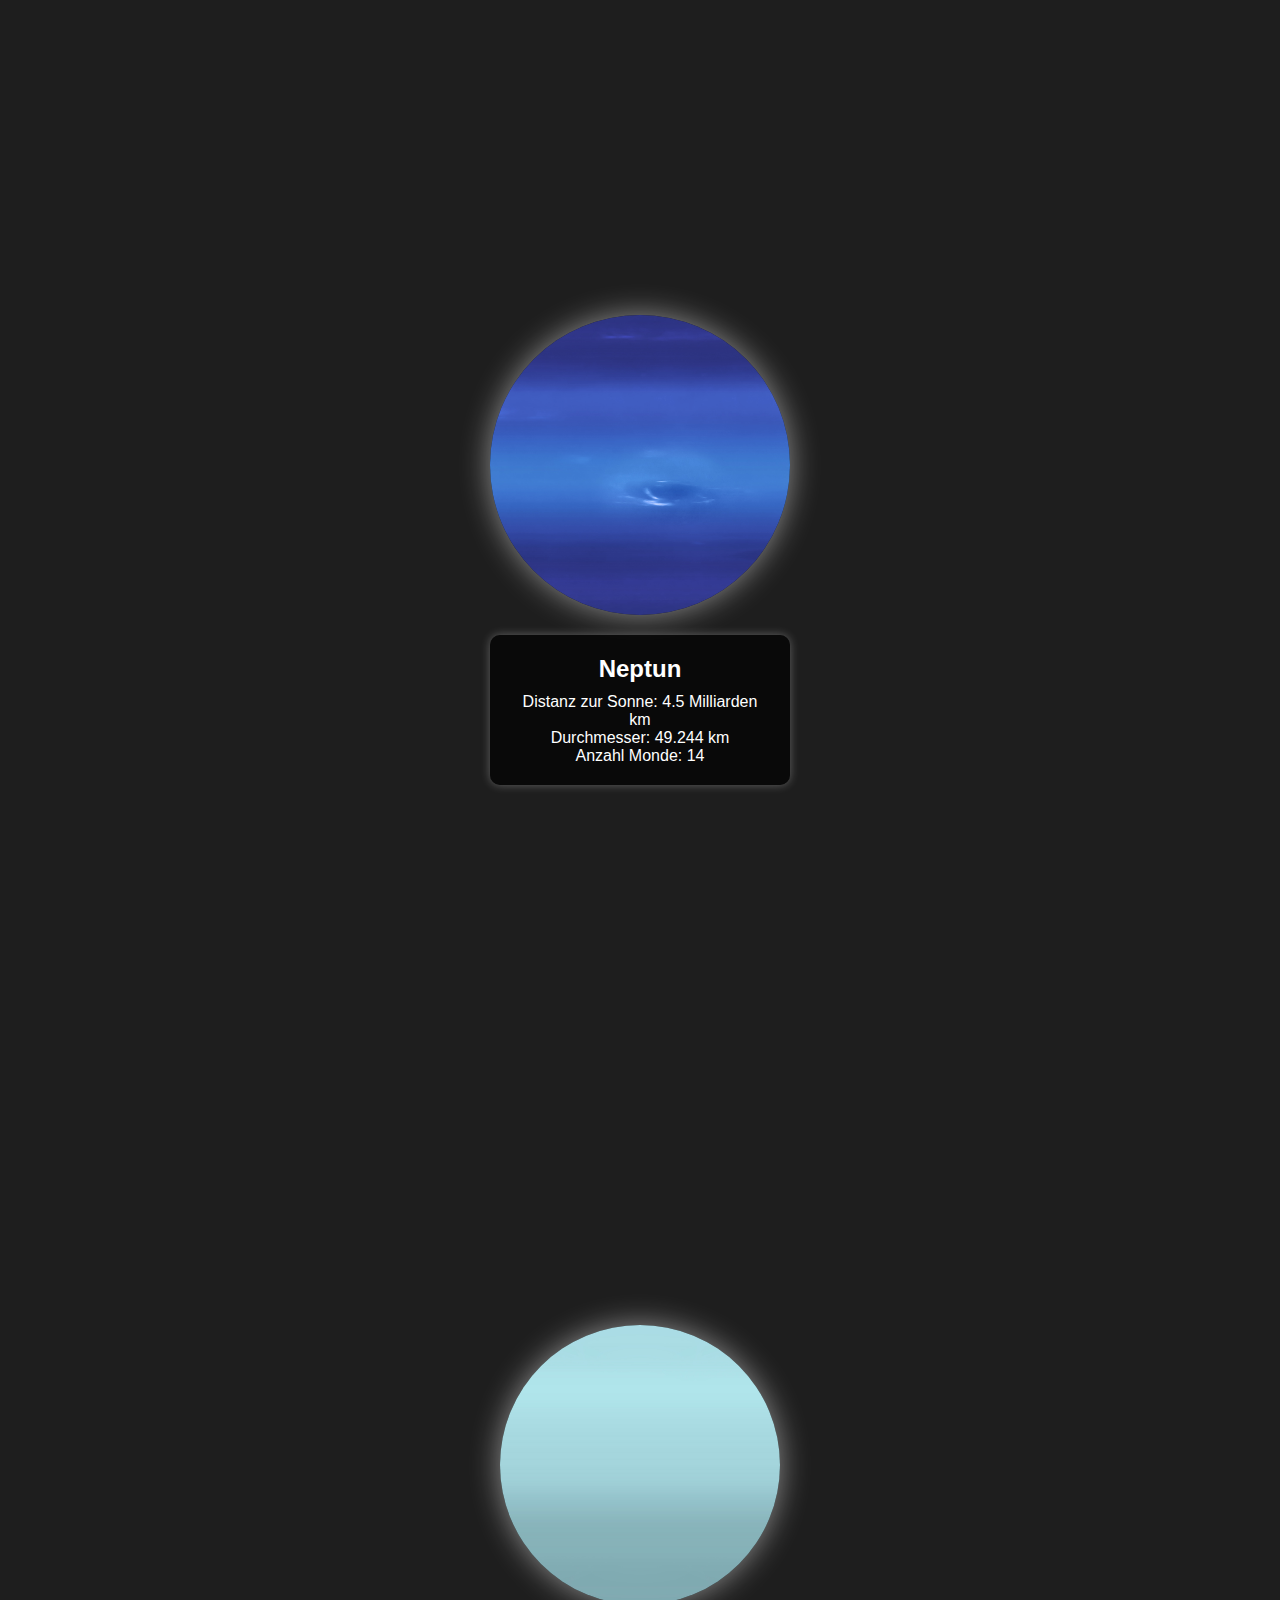
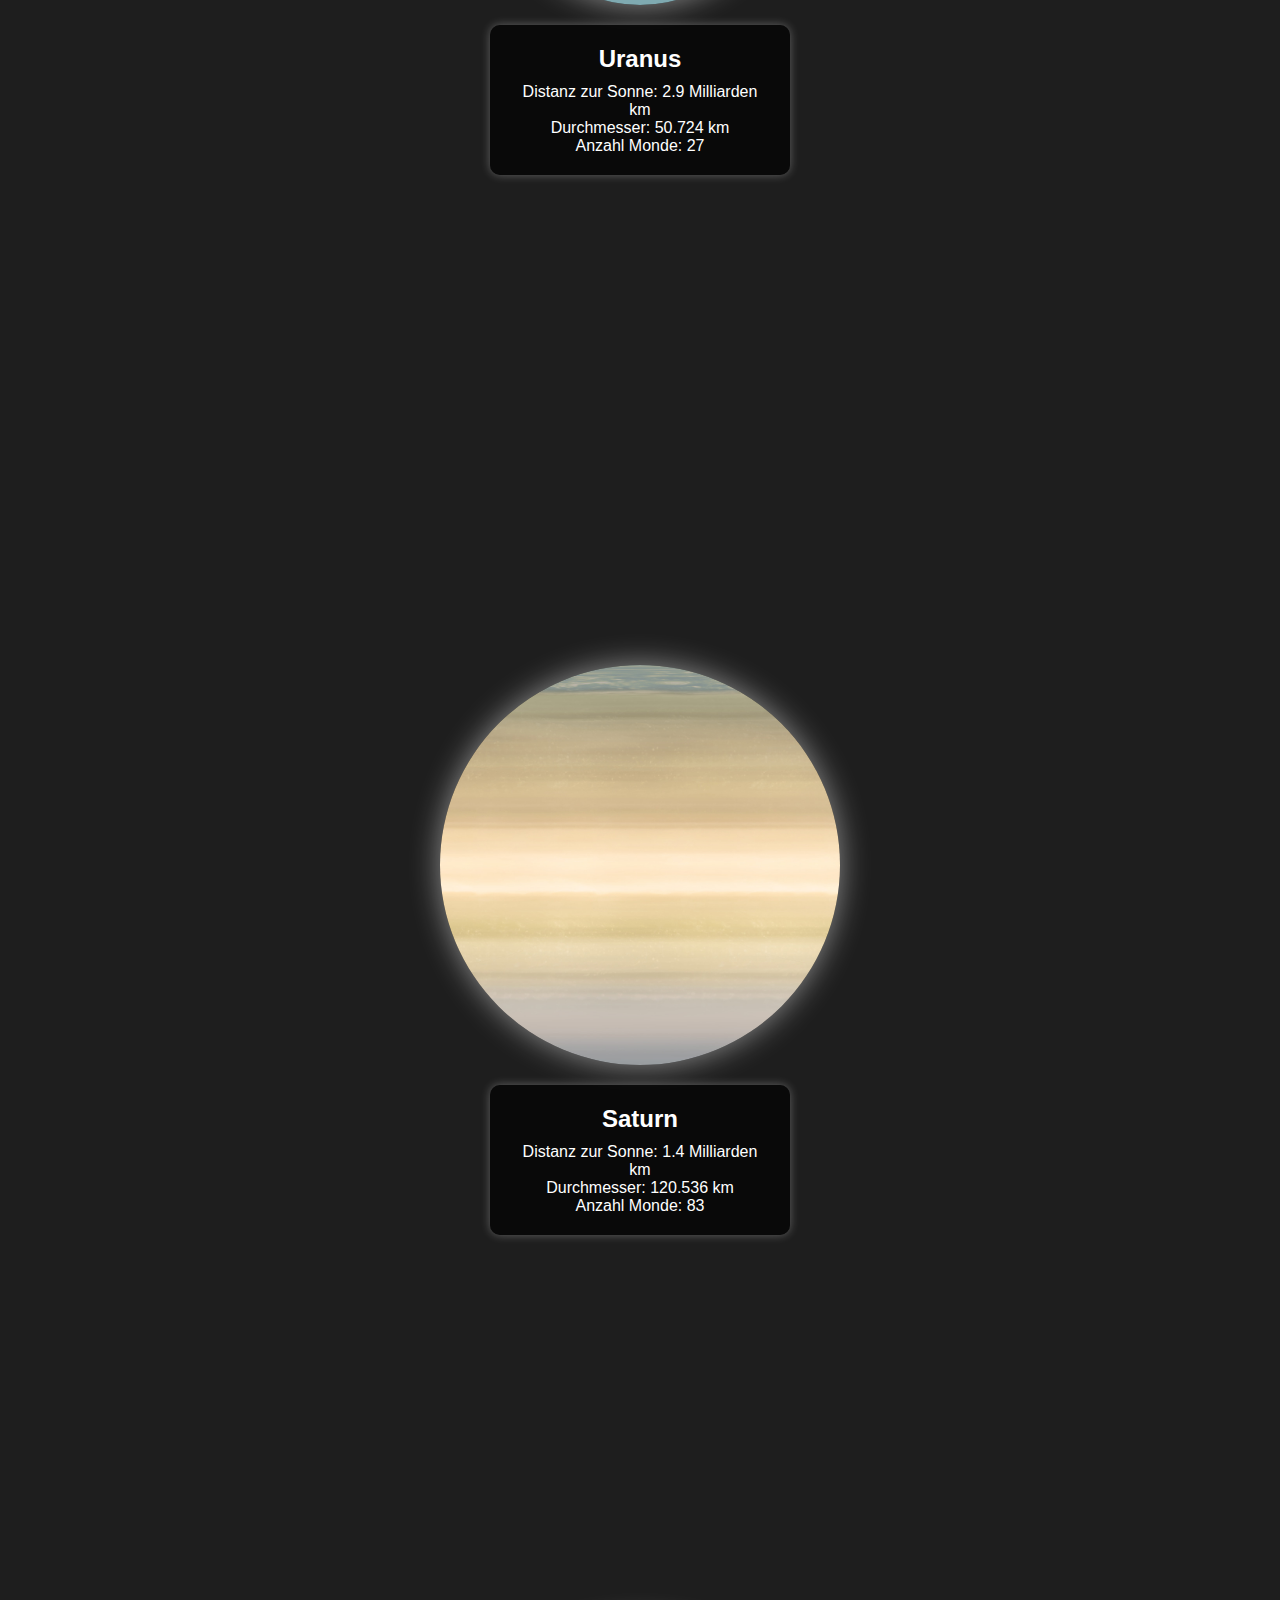
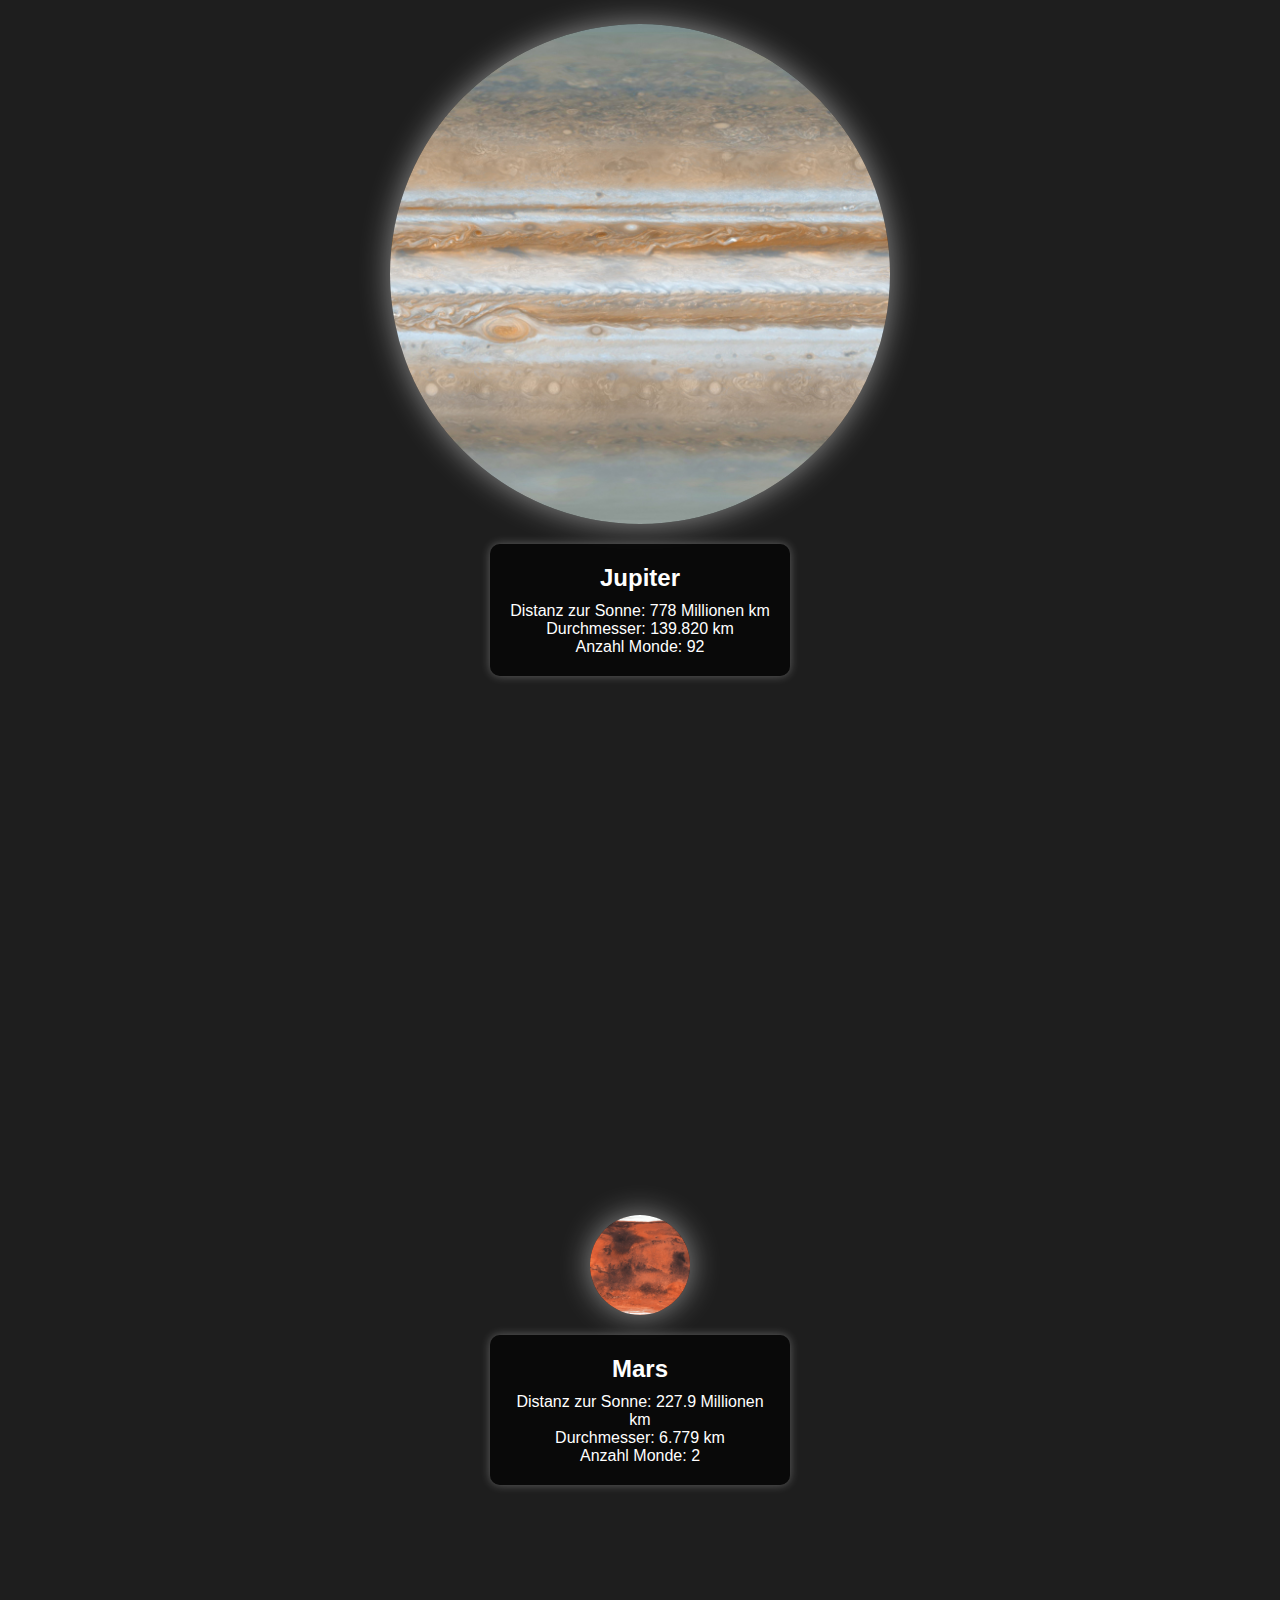
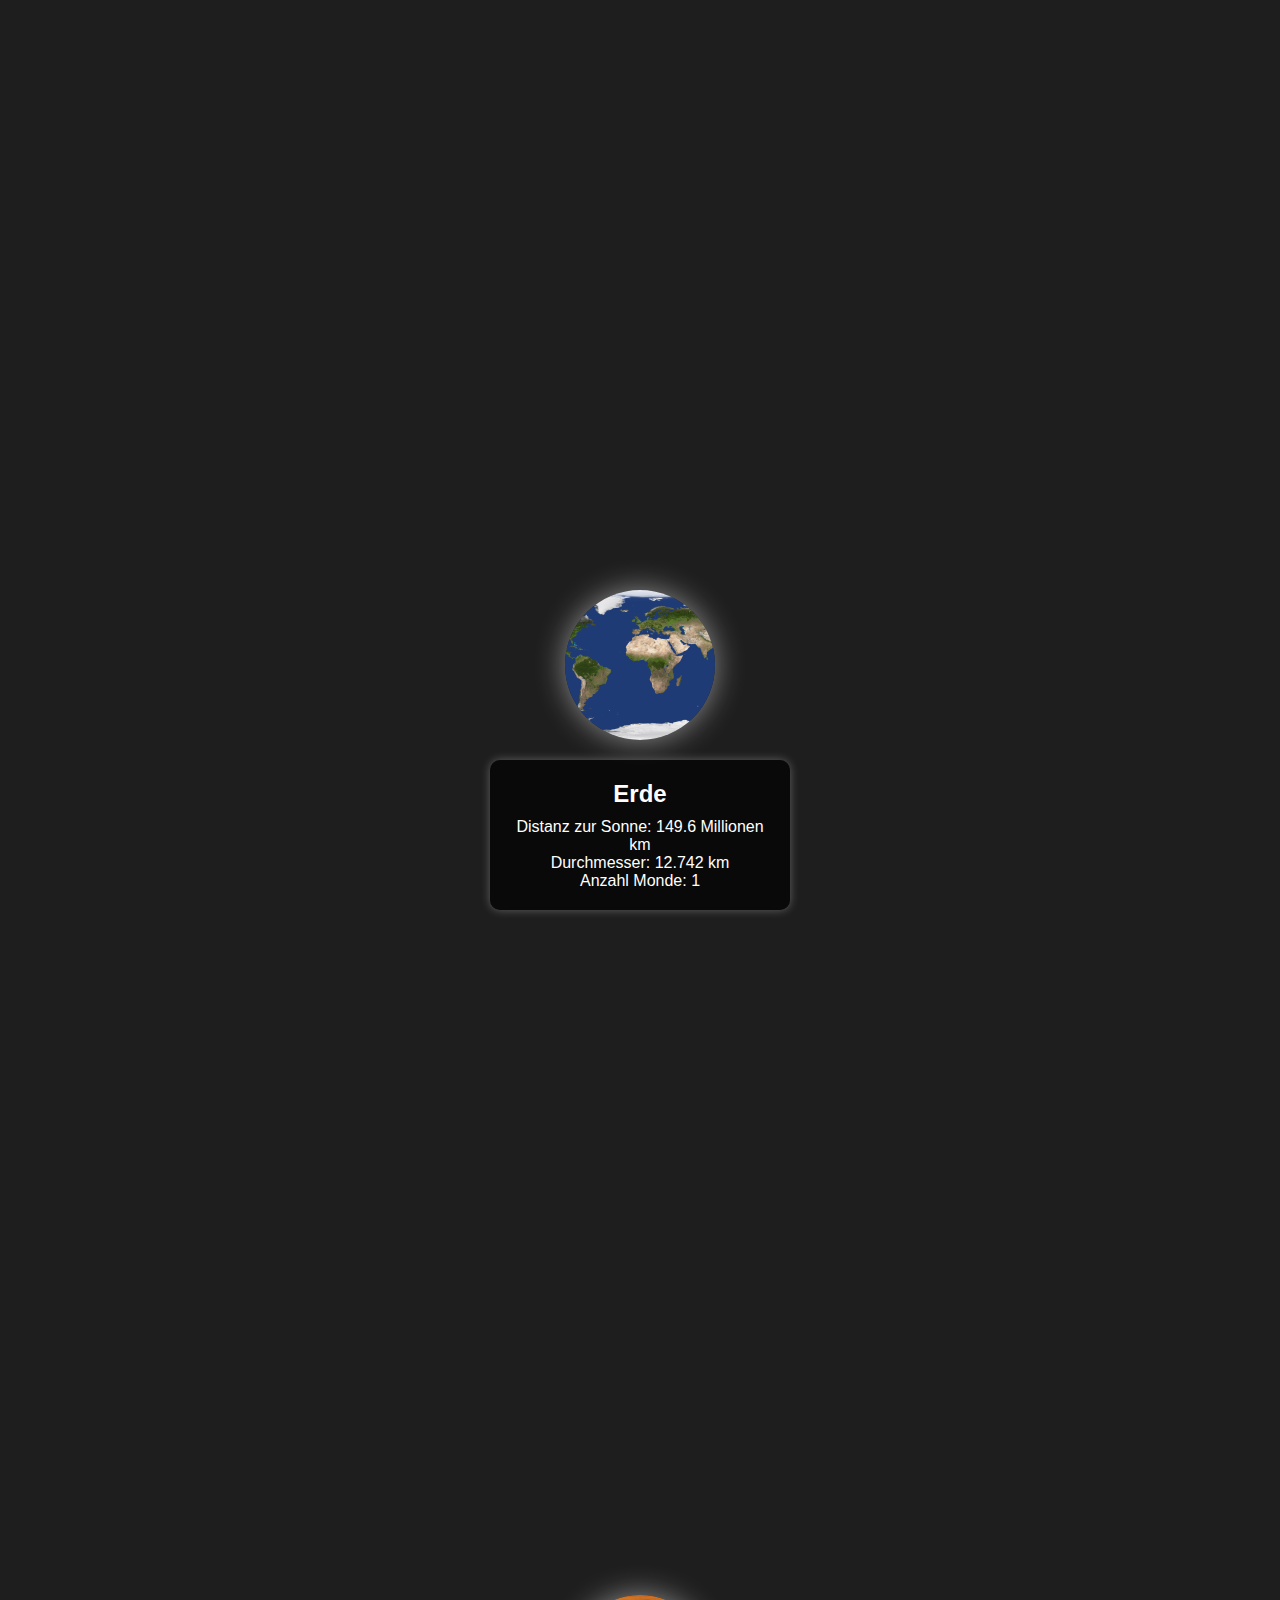
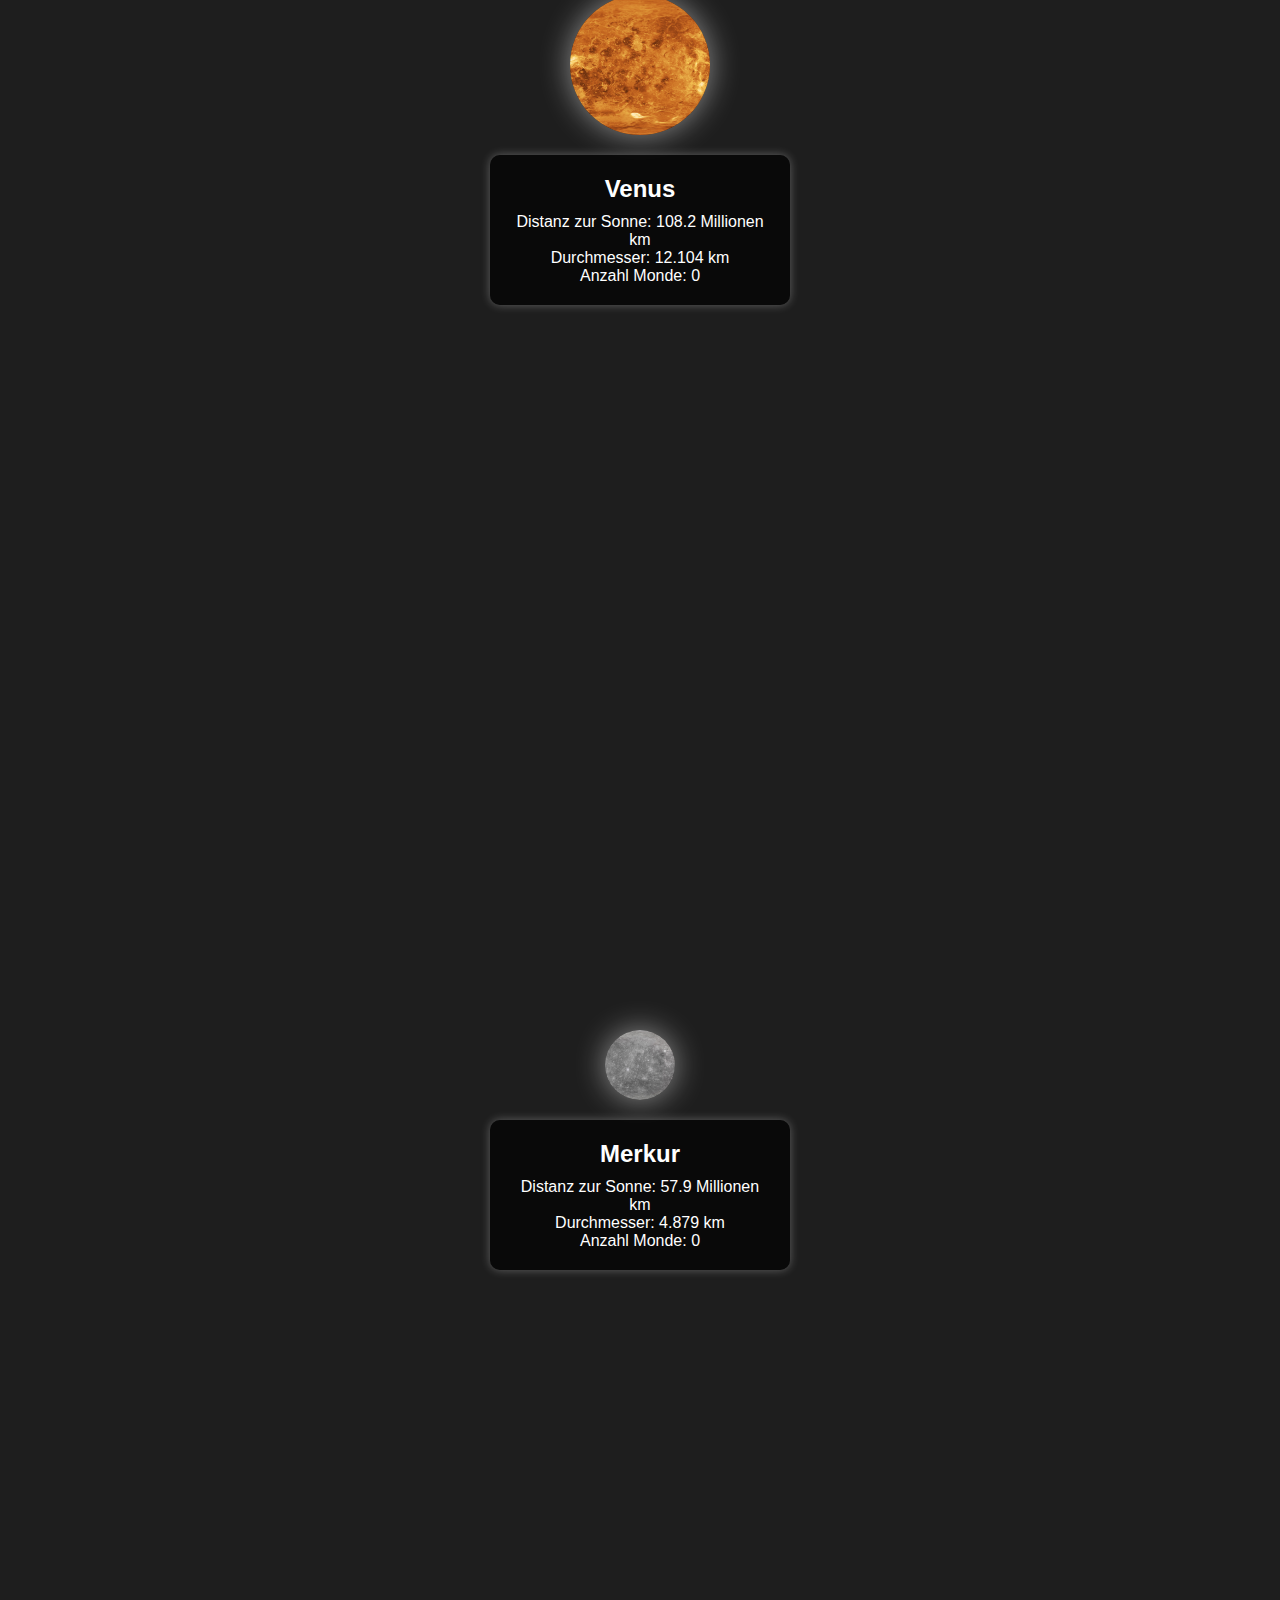
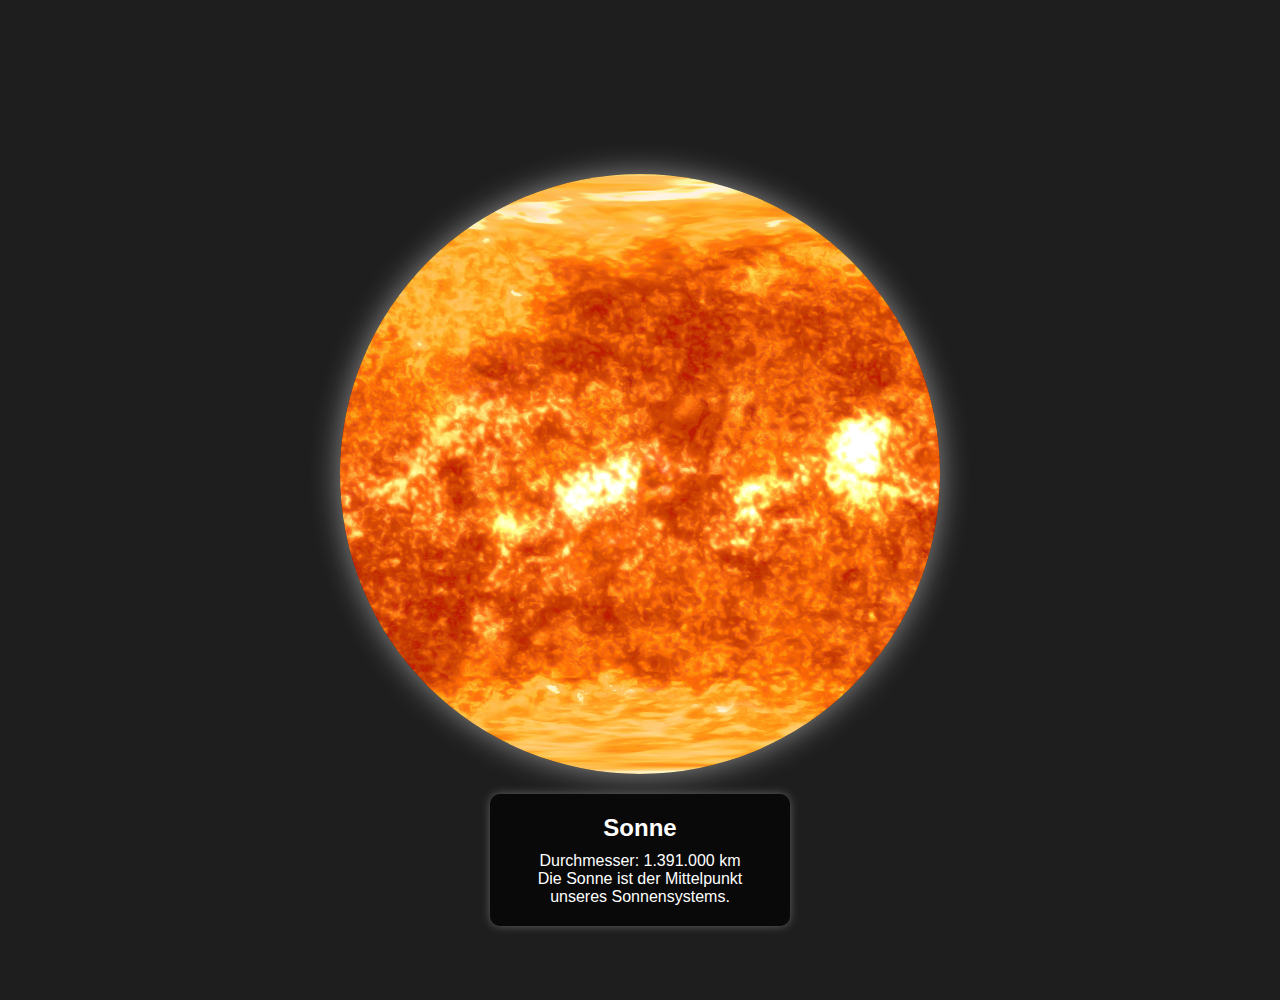
==== Sonnensystem/index.html @ 42acc45c "Add files via upload" ====
<!DOCTYPE html>
<html lang="en">
  <head>
    <meta charset="UTF-8" />
    <meta name="viewport" content="width=device-width, initial-scale=1.0" />
    <title>Sonnensystem Scroller</title>
    <link rel="stylesheet" href="styles.css" />
  </head>
  <body>
    <div class="section" id="planet-neptune">
      <div class="planet" id="neptune"></div>
      <div class="fact-box">
        <h2>Neptun</h2>
        <p>Distanz zur Sonne: 4.5 Milliarden km</p>
        <p>Durchmesser: 49.244 km</p>
        <p>Anzahl Monde: 14</p>
      </div>
    </div>
    <div class="section" id="planet-uranus">
      <div class="planet" id="uranus"></div>
      <div class="fact-box">
        <h2>Uranus</h2>
        <p>Distanz zur Sonne: 2.9 Milliarden km</p>
        <p>Durchmesser: 50.724 km</p>
        <p>Anzahl Monde: 27</p>
      </div>
    </div>
    <div class="section" id="planet-saturn">
      <div class="planet" id="saturn"></div>
      <div class="fact-box">
        <h2>Saturn</h2>
        <p>Distanz zur Sonne: 1.4 Milliarden km</p>
        <p>Durchmesser: 120.536 km</p>
        <p>Anzahl Monde: 83</p>
      </div>
    </div>
    <div class="section" id="planet-jupiter">
      <div class="planet" id="jupiter"></div>
      <div class="fact-box">
        <h2>Jupiter</h2>
        <p>Distanz zur Sonne: 778 Millionen km</p>
        <p>Durchmesser: 139.820 km</p>
        <p>Anzahl Monde: 92</p>
      </div>
    </div>
    <div class="section" id="planet-mars">
      <div class="planet" id="mars"></div>
      <div class="fact-box">
        <h2>Mars</h2>
        <p>Distanz zur Sonne: 227.9 Millionen km</p>
        <p>Durchmesser: 6.779 km</p>
        <p>Anzahl Monde: 2</p>
      </div>
    </div>
    <div class="section" id="planet-earth">
      <div class="planet" id="earth"></div>
      <div class="fact-box">
        <h2>Erde</h2>
        <p>Distanz zur Sonne: 149.6 Millionen km</p>
        <p>Durchmesser: 12.742 km</p>
        <p>Anzahl Monde: 1</p>
      </div>
    </div>
    <div class="section" id="planet-venus">
      <div class="planet" id="venus"></div>
      <div class="fact-box">
        <h2>Venus</h2>
        <p>Distanz zur Sonne: 108.2 Millionen km</p>
        <p>Durchmesser: 12.104 km</p>
        <p>Anzahl Monde: 0</p>
      </div>
    </div>
    <div class="section" id="planet-mercury">
      <div class="planet" id="mercury"></div>
      <div class="fact-box">
        <h2>Merkur</h2>
        <p>Distanz zur Sonne: 57.9 Millionen km</p>
        <p>Durchmesser: 4.879 km</p>
        <p>Anzahl Monde: 0</p>
      </div>
    </div>
    <div class="section" id="star-sun">
      <div class="planet" id="sun"></div>
      <div class="fact-box">
        <h2>Sonne</h2>
        <p>Durchmesser: 1.391.000 km</p>
        <p>Die Sonne ist der Mittelpunkt unseres Sonnensystems.</p>
      </div>
    </div>
    <script src="script.js"></script>
  </body>
</html>
---- Sonnensystem/styles.css ----
* {
  margin: 0;
  padding: 0;
  box-sizing: border-box;
}

body {
  background-color: #1e1e1e;
  color: white;
  font-family: Arial, sans-serif;
  overflow-x: hidden;
  height: 100vh;
}

h2 {
  margin-bottom: 10px;
}

@keyframes horizontal-rotate {
  from {
    background-position-x: 0;
  }
  to {
    background-position-x: 100%;
  }
}

.planet {
  border-radius: 50%;
  background-size: cover;
  background-repeat: no-repeat;
  background-position: center;
  box-shadow: 0 0 30px rgba(255, 255, 255, 0.5);
  animation: horizontal-rotate 20s linear infinite;
}

#neptune {
  width: 300px;
  height: 300px;
  background-image: url("images/neptune.jpg");
}

#uranus {
  width: 280px;
  height: 280px;
  background-image: url("images/uranus.jpg");
}

#saturn {
  width: 400px;
  height: 400px;
  background-image: url("images/saturn.jpg");
}

#jupiter {
  width: 500px;
  height: 500px;
  background-image: url("images/jupiter.jpg");
}

#mars {
  width: 100px;
  height: 100px;
  background-image: url("images/mars.jpg");
  background-position: center top;
}

#earth {
  width: 150px;
  height: 150px;
  background-image: url("images/earth.jpg");
}

#venus {
  width: 140px;
  height: 140px;
  background-image: url("images/venus.jpg");
}

#mercury {
  width: 70px;
  height: 70px;
  background-image: url("images/mercury.jpg");
  background-position: center top;
}
#sun {
  width: 600px;
  height: 600px;
  background-image: url("images/sun.jpg");
}

.section {
  display: flex;
  flex-direction: column;
  justify-content: center;
  align-items: center;
  margin: 100px 0;
  height: 100vh;
}

.fact-box {
  margin-top: 20px;
  text-align: center;
  padding: 20px;
  background: rgba(0, 0, 0, 0.7);
  border-radius: 10px;
  max-width: 300px;
  box-shadow: 0 0 10px rgba(255, 255, 255, 0.3);
}

.fact-box h2 {
  font-size: 24px;
  margin-bottom: 10px;
}

.fact-box p {
  font-size: 16px;
}

body {
  background-image: url("images/space-background.jpg");
  background-position: center;
  background-attachment: fixed;
}

section {
  display: flex;
  justify-content: center;
  align-items: center;
  position: relative;
  height: 100vh;
}

section .planet {
  position: absolute;
  animation: planet-rotation 50s infinite linear;
}

@keyframes planet-rotation {
  0% {
    transform: rotate(0deg);
  }
  100% {
    transform: rotate(360deg);
  }
}
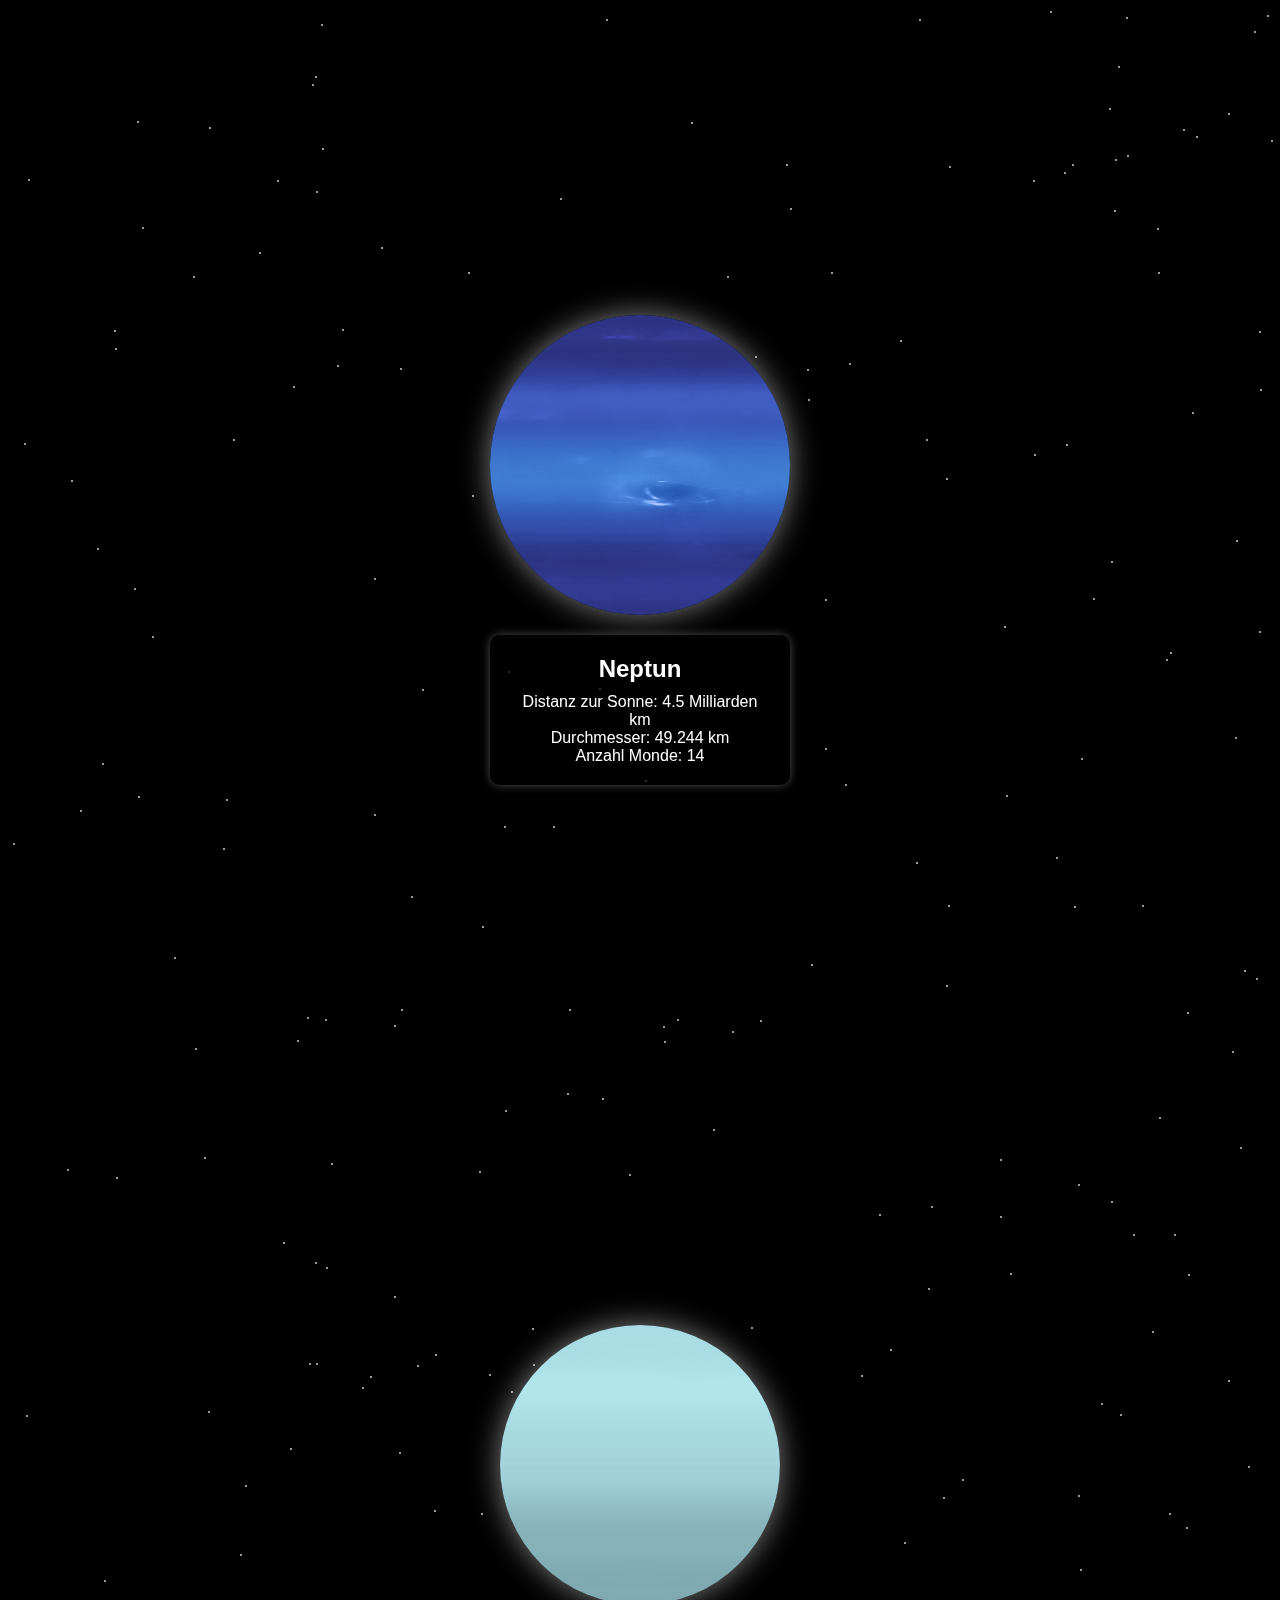
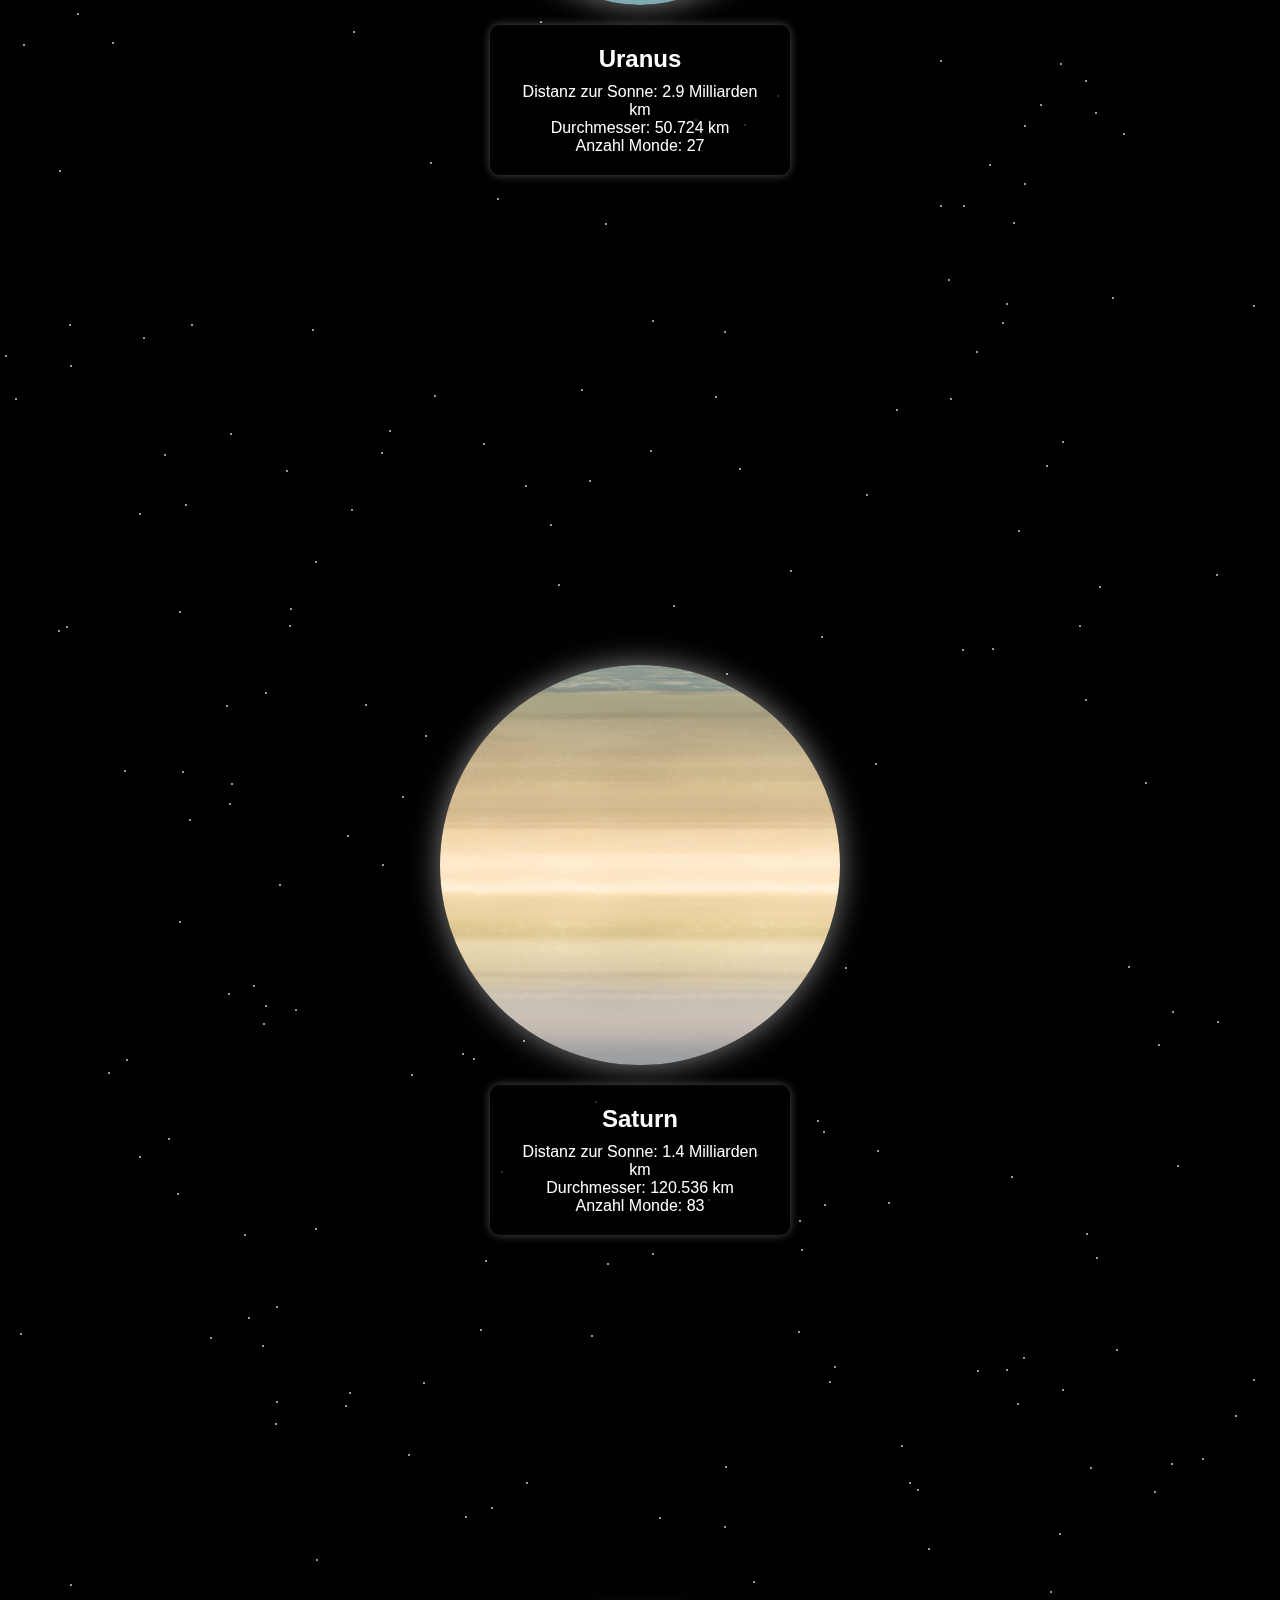
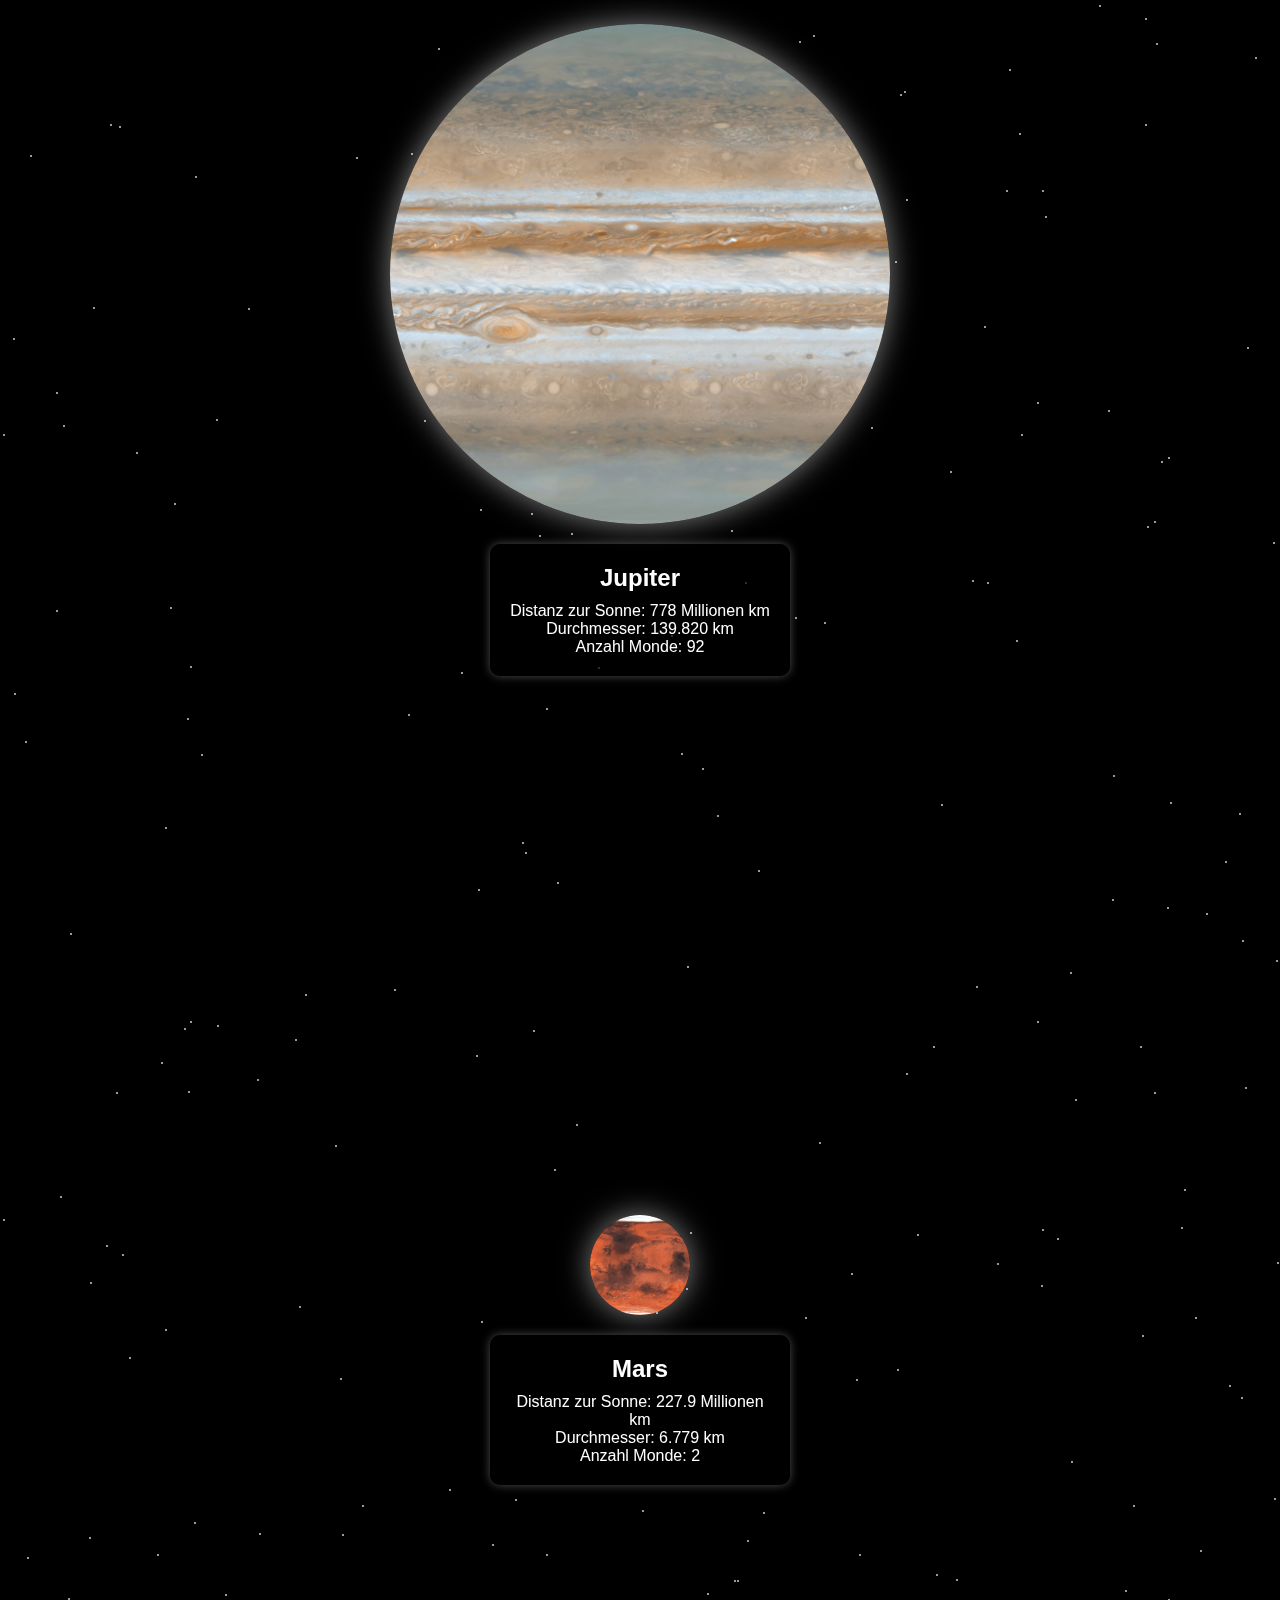
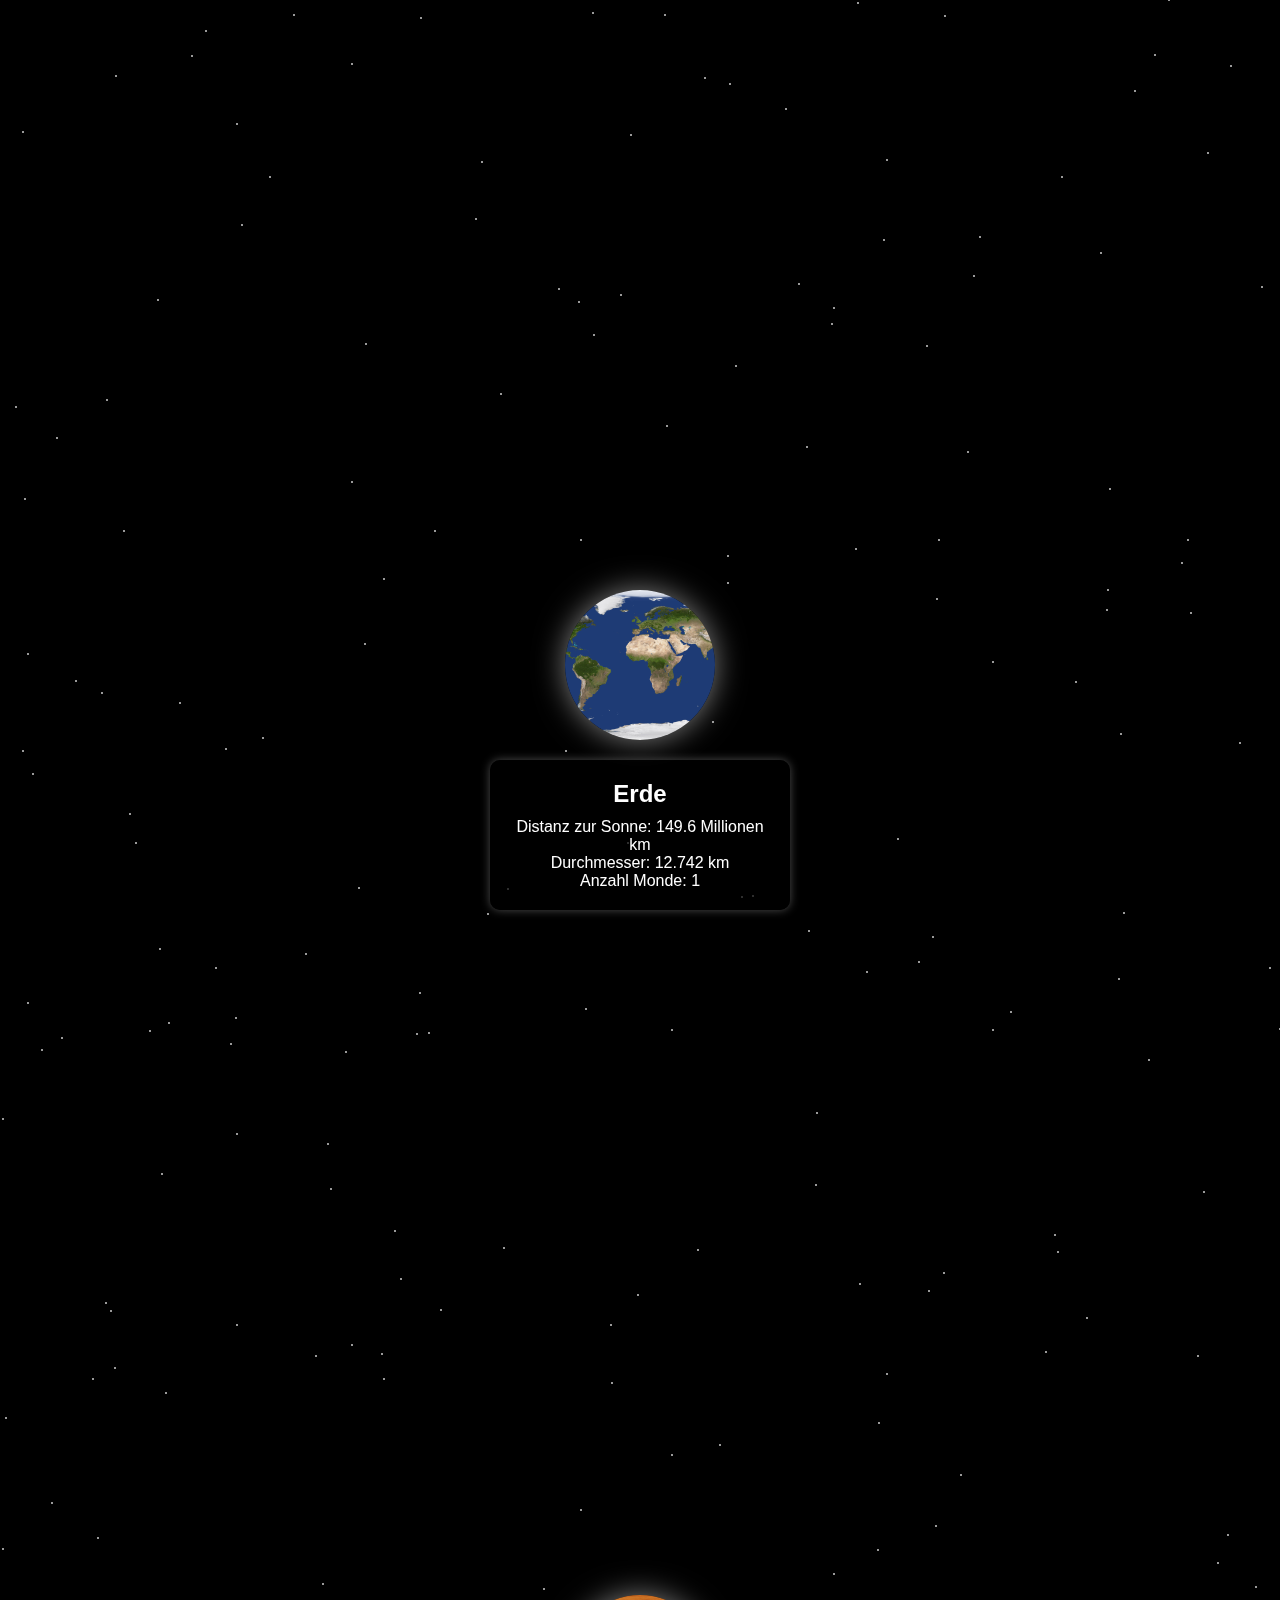
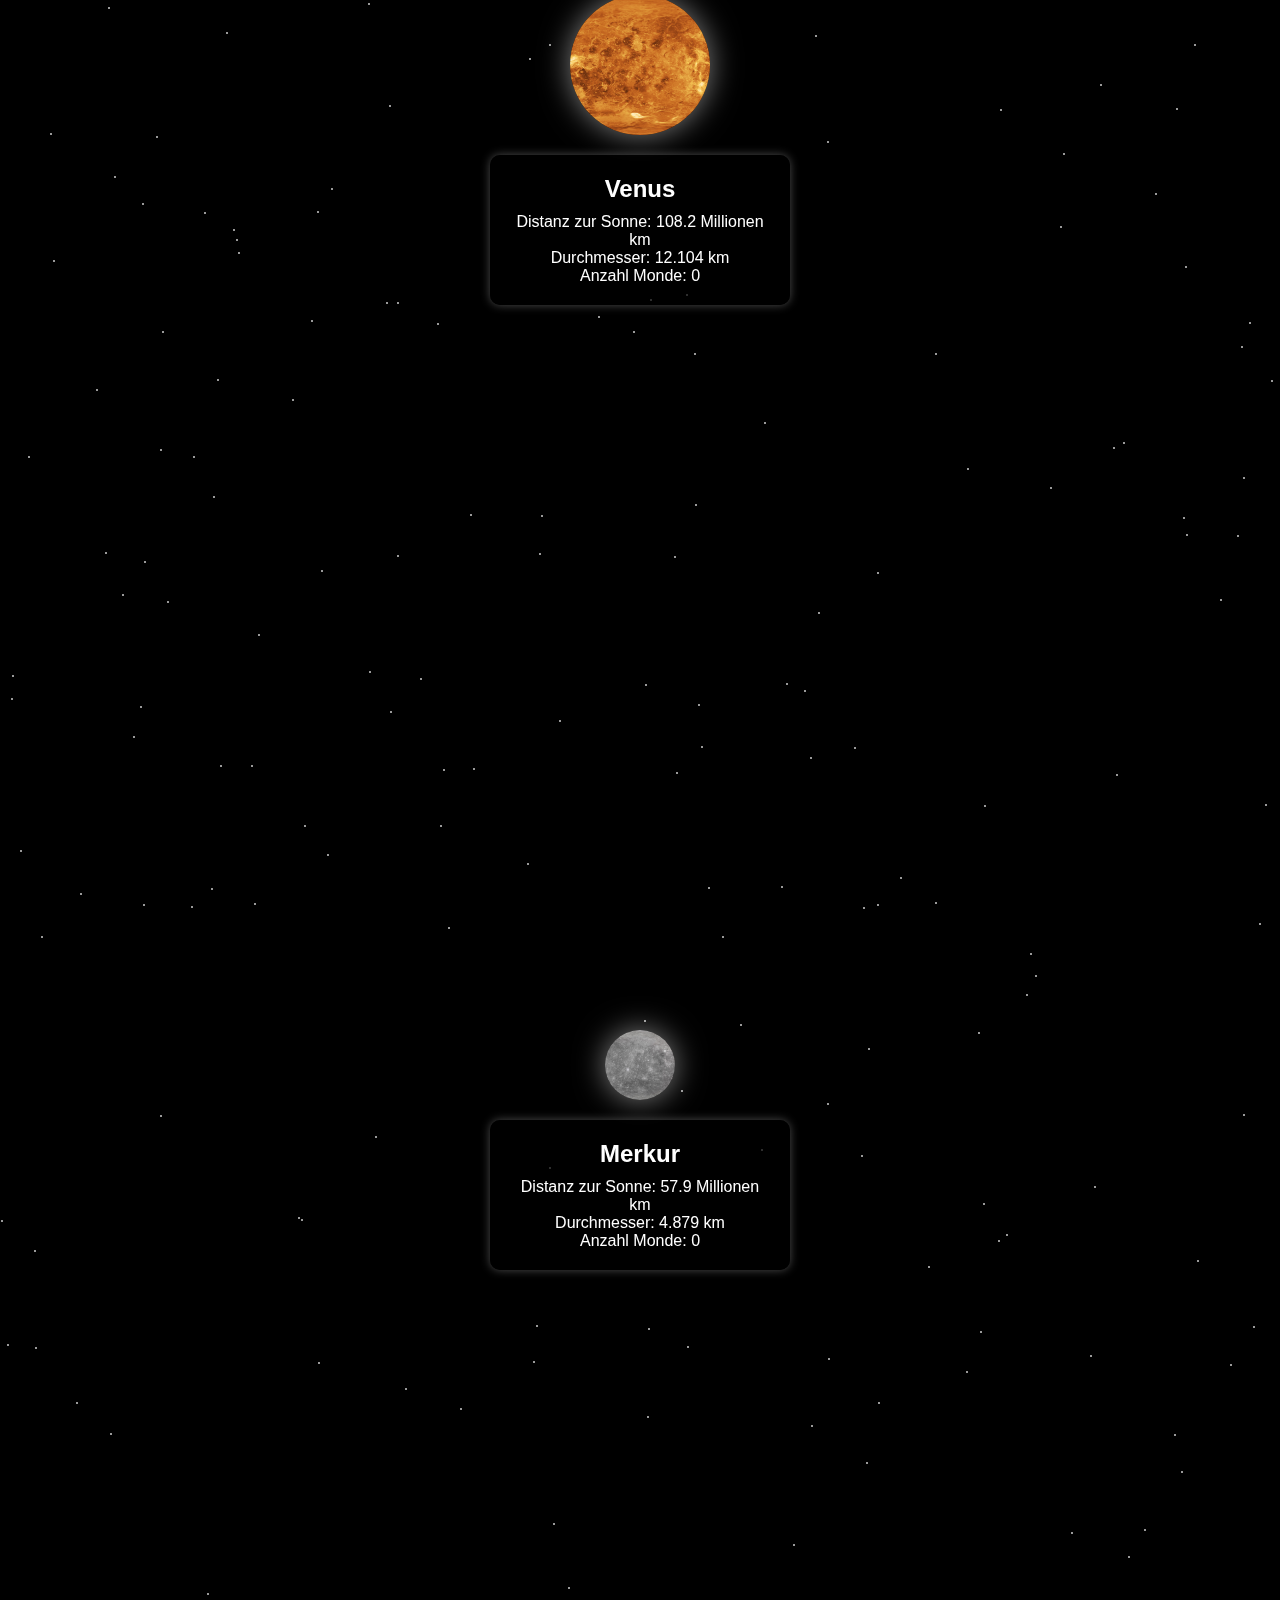
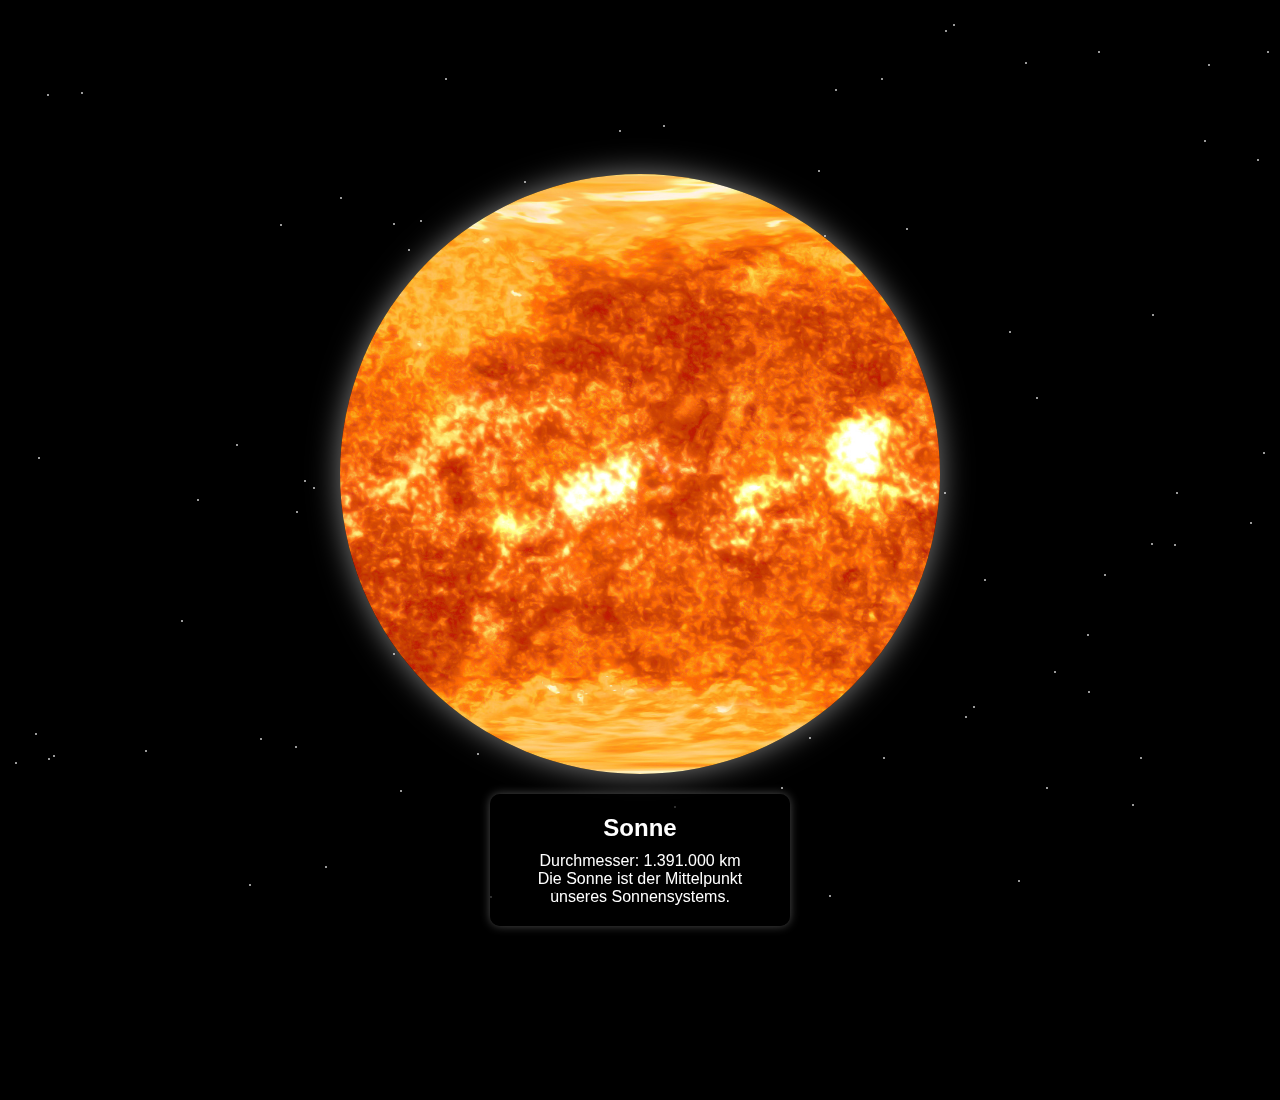
==== commit fe24f110: "Add files via upload" ====
--- a/Sonnensystem/index.html
+++ b/Sonnensystem/index.html
@@ -88,5 +88,6 @@
       </div>
     </div>
     <script src="script.js"></script>
+    <script src="background-effects.js"></script>
   </body>
 </html>
--- a/Sonnensystem/styles.css
+++ b/Sonnensystem/styles.css
@@ -1,3 +1,4 @@
+/* Basis-Stile */
 * {
   margin: 0;
   padding: 0;
@@ -5,23 +6,38 @@
 }
 
 body {
-  background-color: #1e1e1e;
+  background-color: black;
+  background-size: 100px 100px, cover;
+  background-repeat: repeat, no-repeat;
+  background-attachment: fixed;
+  background-position: center;
   color: white;
   font-family: Arial, sans-serif;
   overflow-x: hidden;
-  height: 100vh;
+  min-height: 100%;
 }
 
+/* Überschriften */
 h2 {
   margin-bottom: 10px;
 }
 
+/* Keyframe-Animationen */
 @keyframes horizontal-rotate {
   from {
     background-position-x: 0;
   }
   to {
     background-position-x: 100%;
+  }
+}
+
+@keyframes planet-rotation {
+  0% {
+    transform: rotate(0deg);
+  }
+  100% {
+    transform: rotate(360deg);
   }
 }
 
@@ -62,7 +78,6 @@
   width: 100px;
   height: 100px;
   background-image: url("images/mars.jpg");
-  background-position: center top;
 }
 
 #earth {
@@ -81,21 +96,23 @@
   width: 70px;
   height: 70px;
   background-image: url("images/mercury.jpg");
-  background-position: center top;
 }
+
 #sun {
   width: 600px;
   height: 600px;
   background-image: url("images/sun.jpg");
 }
 
+/* Abschnitte */
 .section {
   display: flex;
   flex-direction: column;
   justify-content: center;
   align-items: center;
-  margin: 100px 0;
-  height: 100vh;
+  margin: 100px 0; /* Abstand zwischen den Planetenabschnitten */
+  height: 100vh; /* Automatische Höhe basierend auf Inhalt */
+  position: relative;
 }
 
 .fact-box {
@@ -117,30 +134,55 @@
   font-size: 16px;
 }
 
-body {
-  background-image: url("images/space-background.jpg");
-  background-position: center;
-  background-attachment: fixed;
+/* Hintergrundsterne */
+.stars {
+  position: fixed;
+  width: 100%;
+  height: 100%;
+  top: 0;
+  left: 0;
+  pointer-events: none;
+  z-index: -2;
 }
 
-section {
-  display: flex;
-  justify-content: center;
-  align-items: center;
-  position: relative;
-  height: 100vh;
+.star {
+  position: absolute;
+  width: 2px;
+  height: 2px;
+  background: white;
+  border-radius: 50%;
+  opacity: 0.8;
 }
 
-section .planet {
+/* UFO */
+.ufo {
   position: absolute;
-  animation: planet-rotation 50s infinite linear;
+  width: 40px;
+  height: 20px;
+  background: silver;
+  border-radius: 50%;
+  box-shadow: 0 5px 10px rgba(0, 255, 0, 0.7), 0 -5px 10px rgba(0, 255, 0, 0.4);
 }
 
-@keyframes planet-rotation {
-  0% {
-    transform: rotate(0deg);
+.shooting-star {
+  position: fixed;
+  width: 2px;
+  height: 50px;
+  background: linear-gradient(to top, white, transparent);
+  opacity: 0.8;
+  transform: rotate(-45deg);
+  pointer-events: none;
+  z-index: -1;
+  animation: shooting-star-animation 5s ease-in-out forwards;
+}
+
+@keyframes shooting-star-animation {
+  from {
+    transform: translate(0, 0) rotate(-45deg);
+    opacity: 1;
   }
-  100% {
-    transform: rotate(360deg);
+  to {
+    transform: translate(300px, 300px) rotate(-45deg);
+    opacity: 0;
   }
 }
